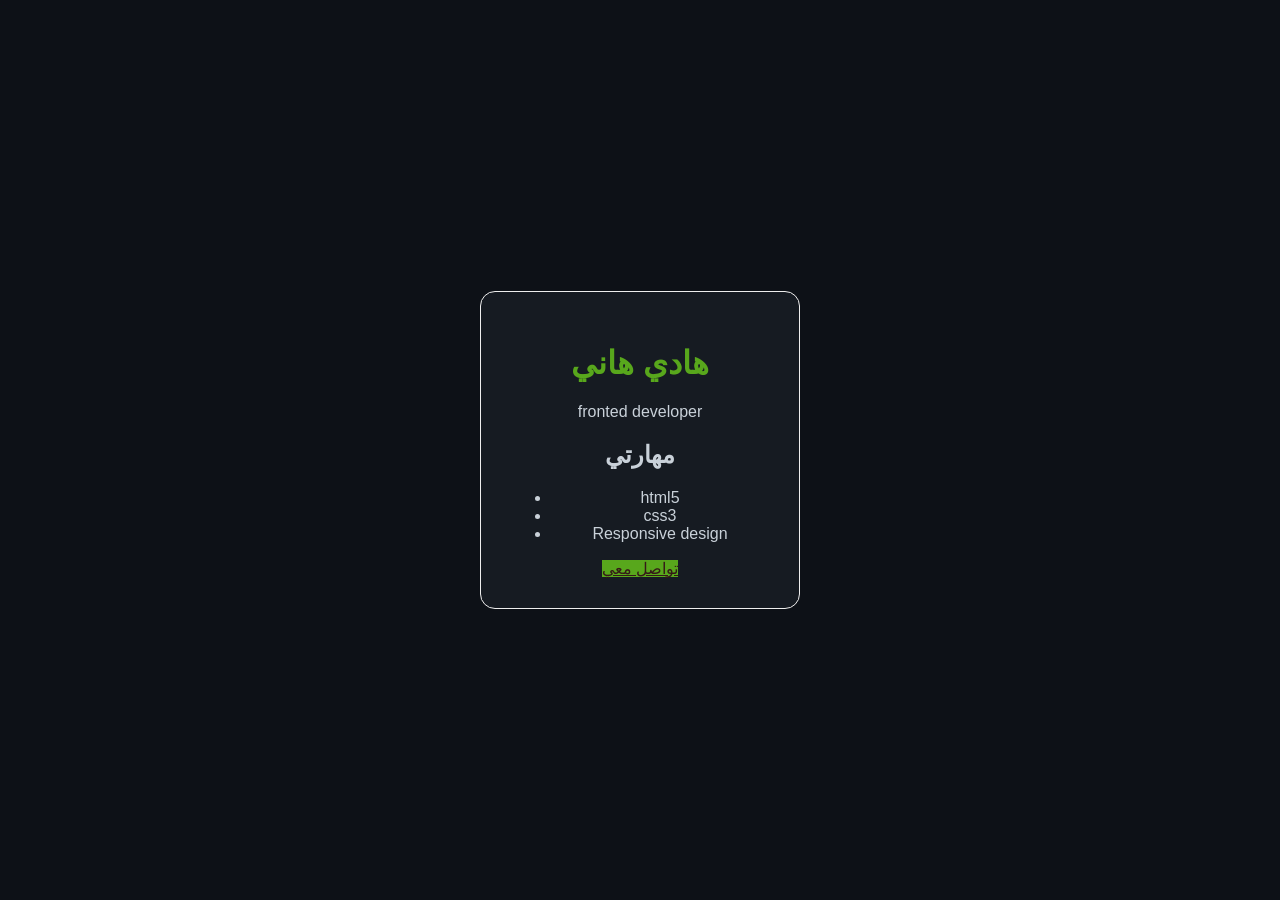
==== index.html @ 249edeee "rename file to index" ====
<!DOCTYPE html>
<html lang="en">
<head>
    <meta charset="UTF-8">
    <title>ملف تعريفي</title>
    <link rel="stylesheet" href="hady.css">
</head>
<body>
    <div class="card">
        <header>
<h1>هادي هاني </h1>
<span>fronted developer</span>
</header>
<section class="skills">
    <h2>مهارتي</h2>
    <ul>
        <li>html5</li>
        <li>css3</li>
        <li>Responsive design</li>
    </ul>
</section>
<a href="mailto:hadyhany423@gmail.com" class="btn">تواصل معي </a>
</body>
    

</html>
---- hady.css ----
*{
    box-sizing: border-box;
}
body{
    background-color: #0d1117;
    color: #c9d1d9;
    font-family: sans-serif;
    display: flex;
    justify-content: center;
    align-items: center;
    min-height: 100vh;
    margin: 0;
}
.card{
    background-color: #161b22;
    padding: 30px;
border-radius: 15px;
width: 320px;
text-align: center;
border: 1px solid #eee;
}
h1{
    color: #58a71c;
}
.rank span{
    color: #f8e71c;
    font-weight: bold;
}
a{
    background-color:#58a71c;
    color: rgb(53, 24, 24);
}
a :hover{
    background-color: red;
}
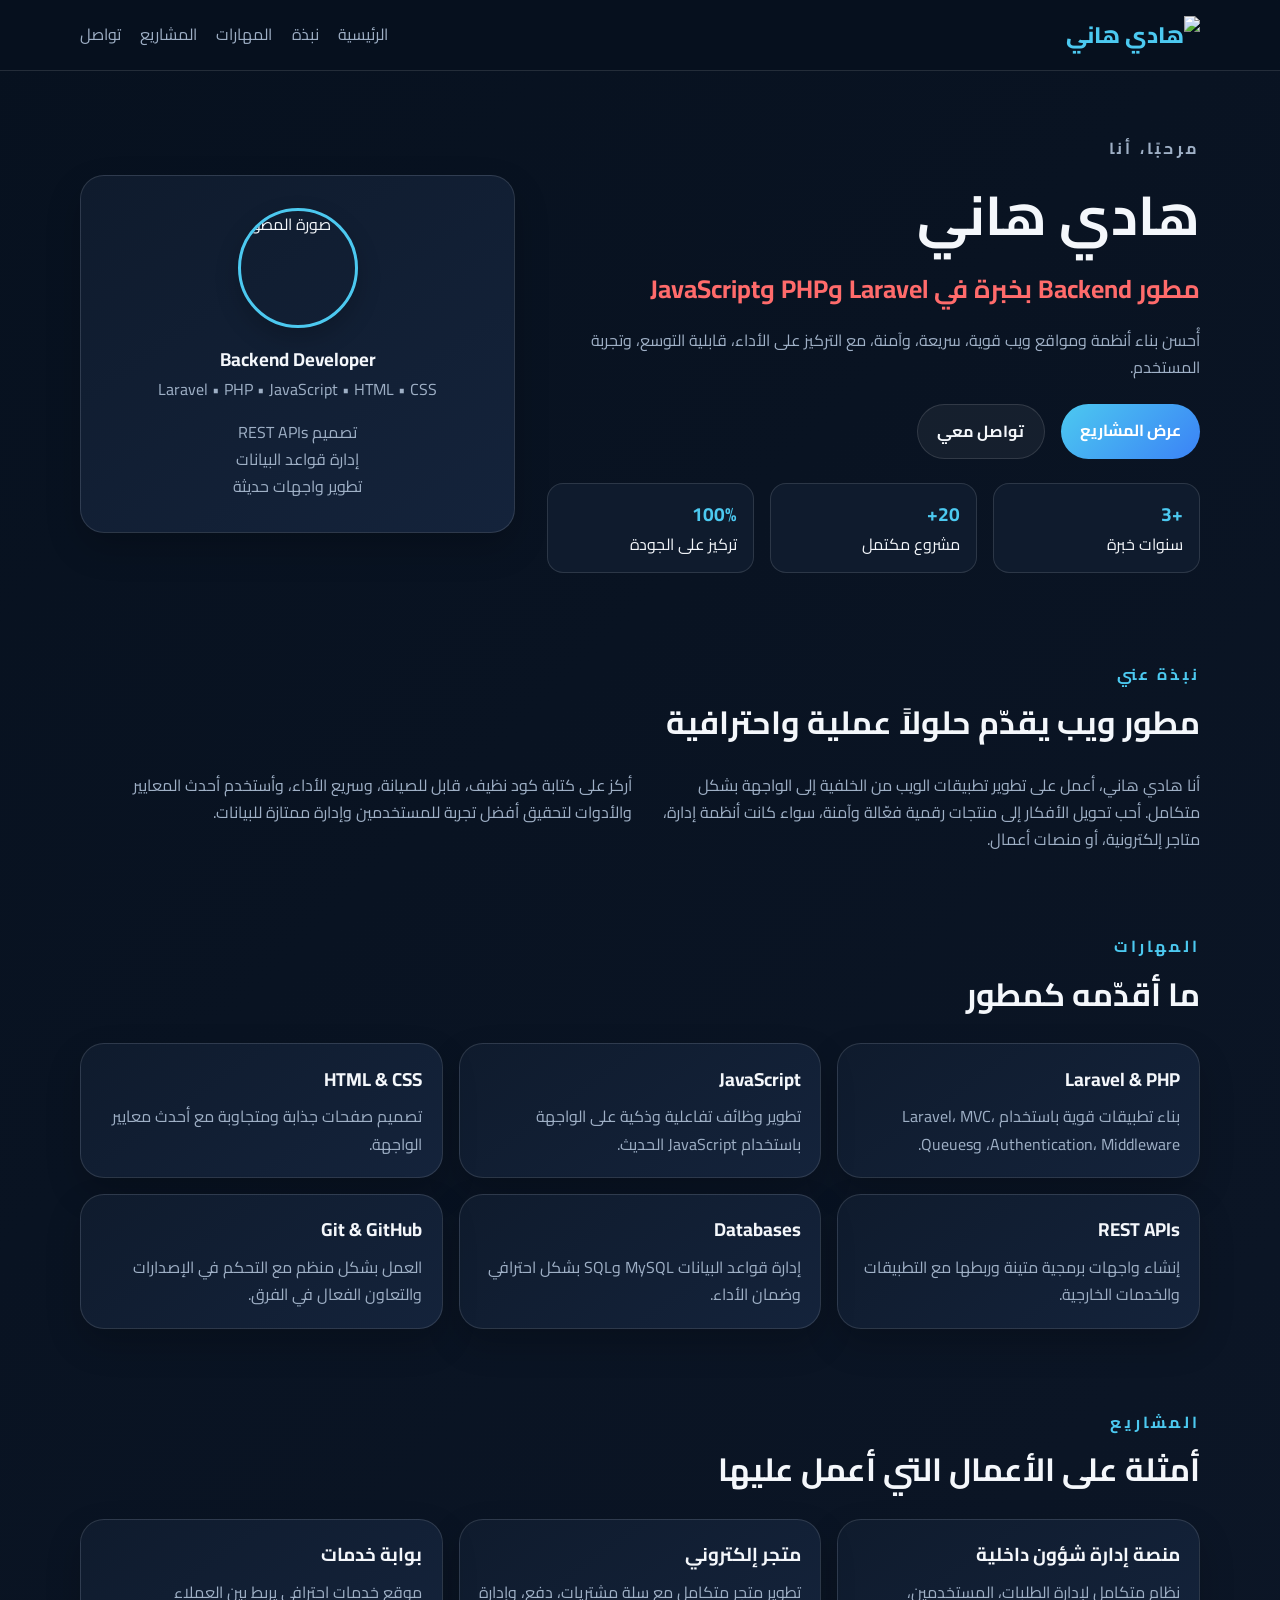
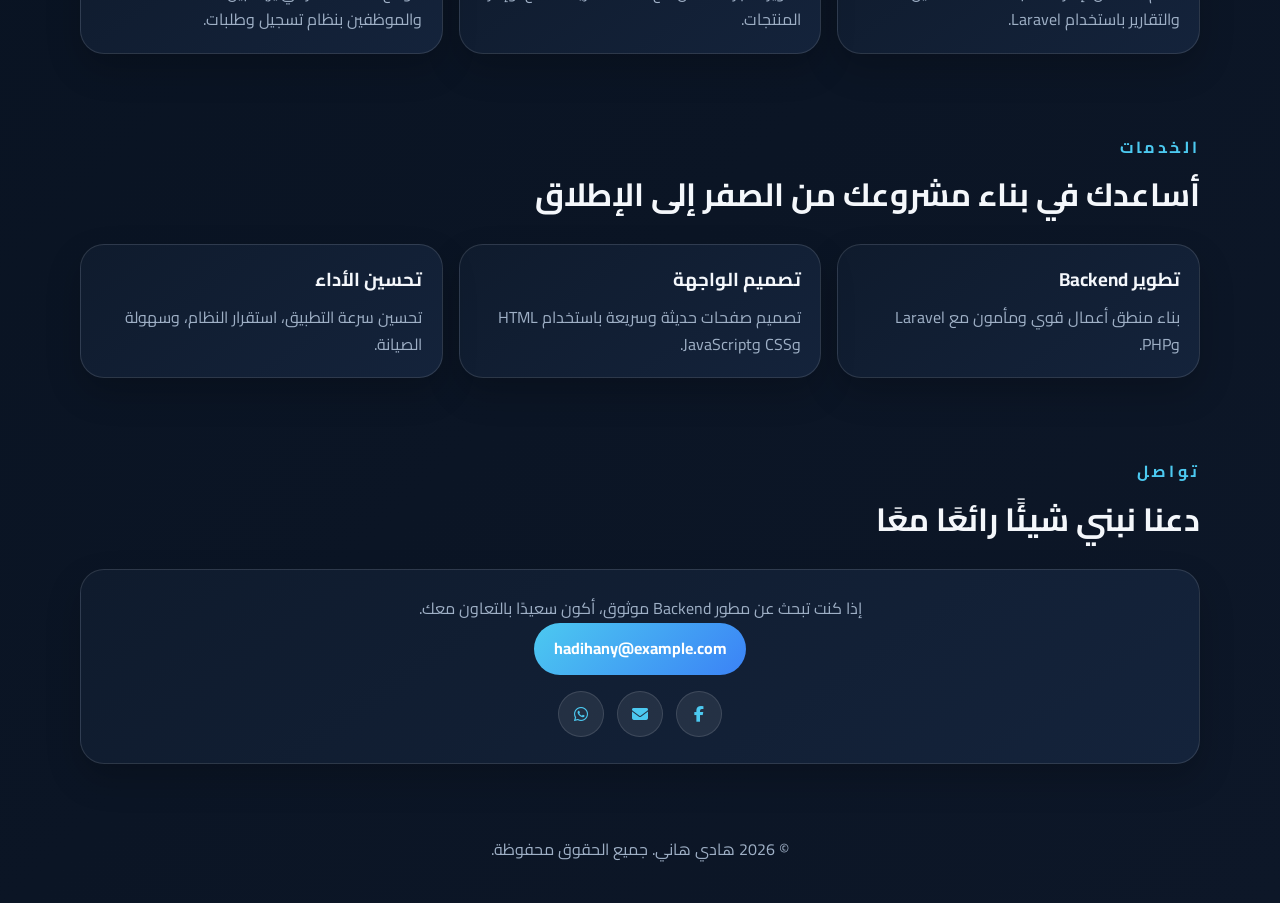
==== commit 596b48a5: "uplaod protoflio" ====
--- a/index.html
+++ b/index.html
@@ -1,26 +1,210 @@
 <!DOCTYPE html>
-<html lang="en">
-<head>
-    <meta charset="UTF-8">
-    <title>ملف تعريفي</title>
-    <link rel="stylesheet" href="hady.css">
-</head>
-<body>
-    <div class="card">
-        <header>
-<h1>هادي هاني </h1>
-<span>fronted developer</span>
-</header>
-<section class="skills">
-    <h2>مهارتي</h2>
-    <ul>
-        <li>html5</li>
-        <li>css3</li>
-        <li>Responsive design</li>
-    </ul>
-</section>
-<a href="mailto:hadyhany423@gmail.com" class="btn">تواصل معي </a>
-</body>
-    
-
-</html>+<html lang="ar" dir="rtl">
+  <head>
+    <meta charset="UTF-8" />
+    <meta name="viewport" content="width=device-width, initial-scale=1.0" />
+    <title>هادي هاني | مطور Backend</title>
+    <meta
+      name="description"
+      content="بروفايلو شخصي لهادي هاني، مطور Backend بخبرة في Laravel وPHP وJavaScript وHTML وCSS"
+    />
+    <link rel="preconnect" href="https://fonts.googleapis.com" />
+    <link rel="preconnect" href="https://fonts.gstatic.com" crossorigin />
+    <link
+      href="https://fonts.googleapis.com/css2?family=Cairo:wght@400;600;700;800&display=swap"
+      rel="stylesheet"
+    />
+    <link rel="stylesheet" href="index.css" />
+    <link
+      rel="stylesheet"
+      href="https://cdnjs.cloudflare.com/ajax/libs/font-awesome/6.5.2/css/all.min.css"
+    />
+  </head>
+  <body>
+    <header class="header">
+      <nav class="nav container">
+          <a href="#home" class="logo">
+            <img src="" alt="هادي هاني" class="logo-image" />
+          </a>
+        <button class="menu-btn" aria-label="فتح القائمة">
+          <span></span>
+          <span></span>
+          <span></span>
+        </button>
+        <ul class="nav-links">
+          <li><a href="#home">الرئيسية</a></li>
+          <li><a href="#about">نبذة</a></li>
+          <li><a href="#skills">المهارات</a></li>
+          <li><a href="#projects">المشاريع</a></li>
+          <li><a href="#contact">تواصل</a></li>
+        </ul>
+      </nav>
+    </header>
+
+    <main id="home">
+      <section class="hero container">
+        <div class="hero-text reveal">
+          <p class="eyebrow">مرحبًا، أنا</p>
+          <h1>هادي هاني</h1>
+          <h2>مطور Backend بخبرة في Laravel وPHP وJavaScript</h2>
+          <p>
+            أُحسن بناء أنظمة ومواقع ويب قوية، سريعة، وآمنة، مع التركيز على
+            الأداء، قابلية التوسع، وتجربة المستخدم.
+
+
+
+          </p>
+          <div class="hero-actions">
+            <a href="#projects" class="btn btn-primary">عرض المشاريع</a>
+            <a href="#contact" class="btn btn-secondary">تواصل معي</a>
+          </div>
+          <div class="hero-stats">
+            <div>
+              <strong>+3</strong>
+              <span>سنوات خبرة</span>
+            </div>
+            <div>
+              <strong>20+</strong>
+              <span>مشروع مكتمل</span>
+            </div>
+            <div>
+              <strong>100%</strong>
+              <span>تركيز على الجودة</span>
+            </div>
+          </div>
+        </div>
+        <div class="hero-card reveal">
+          <img class="profile-image" src="profile.jpg" alt="صورة المطوّر" />
+          <h3>Backend Developer</h3>
+          <p>Laravel • PHP • JavaScript • HTML • CSS</p>
+          <ul>
+            <li>تصميم REST APIs</li>
+            <li>إدارة قواعد البيانات</li>
+            <li>تطوير واجهات حديثة</li>
+          </ul>
+        </div>
+      </section>
+
+      <section id="about" class="section container reveal">
+        <div class="section-title">
+          <p class="eyebrow">نبذة عني</p>
+          <h2>مطور ويب يقدّم حلولاً عملية واحترافية</h2>
+        </div>
+        <div class="about-grid">
+          <p>
+            أنا هادي هاني، أعمل على تطوير تطبيقات الويب من الخلفية إلى الواجهة
+            بشكل متكامل. أحب تحويل الأفكار إلى منتجات رقمية فعّالة وآمنة، سواء
+            كانت أنظمة إدارة، متاجر إلكترونية، أو منصات أعمال.
+          </p>
+          <p>
+            أركز على كتابة كود نظيف، قابل للصيانة، وسريع الأداء، وأستخدم أحدث
+            المعايير والأدوات لتحقيق أفضل تجربة للمستخدمين وإدارة ممتازة للبيانات.
+          </p>
+        </div>
+      </section>
+
+      <section id="skills" class="section container reveal">
+        <div class="section-title">
+          <p class="eyebrow">المهارات</p>
+          <h2>ما أقدّمه كمطور</h2>
+        </div>
+        <div class="skills-grid">
+          <article class="skill-card">
+            <h3>Laravel & PHP</h3>
+            <p>بناء تطبيقات قوية باستخدام Laravel، MVC، Authentication، Middleware، وQueues.</p>
+          </article>
+          <article class="skill-card">
+            <h3>JavaScript</h3>
+            <p>تطوير وظائف تفاعلية وذكية على الواجهة باستخدام JavaScript الحديث.</p>
+          </article>
+          <article class="skill-card">
+            <h3>HTML & CSS</h3>
+            <p>تصميم صفحات جذابة ومتجاوبة مع أحدث معايير الواجهة.</p>
+          </article>
+          <article class="skill-card">
+            <h3>REST APIs</h3>
+            <p>إنشاء واجهات برمجية متينة وربطها مع التطبيقات والخدمات الخارجية.</p>
+          </article>
+          <article class="skill-card">
+            <h3>Databases</h3>
+            <p>إدارة قواعد البيانات MySQL وSQL بشكل احترافي وضمان الأداء.</p>
+          </article>
+          <article class="skill-card">
+            <h3>Git & GitHub</h3>
+            <p>العمل بشكل منظم مع التحكم في الإصدارات والتعاون الفعال في الفرق.</p>
+          </article>
+        </div>
+      </section>
+
+      <section id="projects" class="section container reveal">
+        <div class="section-title">
+          <p class="eyebrow">المشاريع</p>
+          <h2>أمثلة على الأعمال التي أعمل عليها</h2>
+        </div>
+        <div class="projects-grid">
+          <article class="project-card">
+            <h3>منصة إدارة شؤون داخلية</h3>
+            <p>نظام متكامل لإدارة الطلبات، المستخدمين، والتقارير باستخدام Laravel.</p>
+          </article>
+          <article class="project-card">
+            <h3>متجر إلكتروني</h3>
+            <p>تطوير متجر متكامل مع سلة مشتريات، دفع، وإدارة المنتجات.</p>
+          </article>
+          <article class="project-card">
+            <h3>بوابة خدمات</h3>
+            <p>موقع خدمات احترافي يربط بين العملاء والموظفين بنظام تسجيل وطلبات.</p>
+          </article>
+        </div>
+      </section>
+
+      <section class="section container reveal">
+        <div class="section-title">
+          <p class="eyebrow">الخدمات</p>
+          <h2>أساعدك في بناء مشروعك من الصفر إلى الإطلاق</h2>
+        </div>
+        <div class="services-grid">
+          <article class="service-card">
+            <h3>تطوير Backend</h3>
+            <p>بناء منطق أعمال قوي ومأمون مع Laravel وPHP.</p>
+          </article>
+          <article class="service-card">
+            <h3>تصميم الواجهة</h3>
+            <p>تصميم صفحات حديثة وسريعة باستخدام HTML وCSS وJavaScript.</p>
+          </article>
+          <article class="service-card">
+            <h3>تحسين الأداء</h3>
+            <p>تحسين سرعة التطبيق، استقرار النظام، وسهولة الصيانة.</p>
+          </article>
+        </div>
+      </section>
+
+      <section id="contact" class="section container reveal">
+        <div class="section-title">
+          <p class="eyebrow">تواصل</p>
+          <h2>دعنا نبني شيئًا رائعًا معًا</h2>
+        </div>
+        <div class="contact-box">
+          <p>إذا كنت تبحث عن مطور Backend موثوق، أكون سعيدًا بالتعاون معك.</p>
+          <a href="mailto:hadihany@example.com" class="btn btn-primary">hadihany@example.com</a>
+          <div class="social-links">
+            <a href="https://www.facebook.com/hady.hany.223148" target="_blank" rel="noopener noreferrer" aria-label="فيسبوك">
+              <i class="fab fa-facebook-f"></i>
+            </a>
+            <a href="mailto:hadyhany423@gmail.com" target="_blank" rel="noopener noreferrer" aria-label="جيميل">
+              <i class="fas fa-envelope"></i>
+            </a>
+            <a href="https://wa.me/201060119827" target="_blank" rel="noopener noreferrer" aria-label="واتساب">
+              <i class="fab fa-whatsapp"></i>
+            </a>
+          </div>
+        </div>
+      </section>
+    </main>
+
+    <footer class="footer">
+      <p>© <span id="year"></span> هادي هاني. جميع الحقوق محفوظة.</p>
+    </footer>
+
+    <script src="index.js"></script>
+  </body>
+</html>
--- a/index.css
+++ b/index.css
@@ -0,0 +1,385 @@
+:root {
+  --bg: #07111f;
+  --surface: #0f1b2d;
+  --surface-2: #14233b;
+  --text: #f4f7fb;
+  --muted: #9fb0c6;
+  --primary: #4cc9f0;
+  --accent: #ff6b6b;
+  --border: rgba(255, 255, 255, 0.12);
+}
+
+* {
+  box-sizing: border-box;
+  margin: 0;
+  padding: 0;
+}
+
+html {
+  scroll-behavior: smooth;
+}
+
+body {
+  font-family: "Cairo", sans-serif;
+  background: linear-gradient(135deg, var(--bg), #0d1728);
+  color: var(--text);
+  line-height: 1.7;
+  overflow-x: hidden;
+}
+
+img {
+  max-width: 100%;
+  display: block;
+}
+
+a {
+  color: inherit;
+  text-decoration: none;
+}
+
+.container {
+  width: min(1120px, calc(100% - 2rem));
+  margin: 0 auto;
+}
+
+.header {
+  position: sticky;
+  top: 0;
+  z-index: 1000;
+  backdrop-filter: blur(12px);
+  background: rgba(7, 17, 31, 0.8);
+  border-bottom: 1px solid var(--border);
+}
+
+.nav {
+  display: flex;
+  align-items: center;
+  justify-content: space-between;
+  padding: 1rem 0;
+}
+
+.logo {
+  font-size: 1.4rem;
+  font-weight: 800;
+  color: var(--primary);
+}
+
+.nav-links {
+  display: flex;
+  gap: 1.2rem;
+  list-style: none;
+}
+
+.nav-links a {
+  color: var(--muted);
+  transition: color 0.3s ease;
+}
+
+.nav-links a:hover {
+  color: var(--text);
+}
+
+.menu-btn {
+  display: none;
+  background: transparent;
+  border: 0;
+  cursor: pointer;
+}
+
+.menu-btn span {
+  display: block;
+  width: 24px;
+  height: 2px;
+  background: var(--text);
+  margin: 5px 0;
+}
+
+.hero {
+  display: grid;
+  grid-template-columns: 1.2fr 0.8fr;
+  gap: 2rem;
+  align-items: center;
+  padding: 4rem 0 3rem;
+}
+
+.nav {
+  position: relative;
+}
+
+.eyebrow {
+  color: var(--primary);
+  font-weight: 700;
+  margin-bottom: 0.4rem;
+  text-transform: uppercase;
+  letter-spacing: 0.2em;
+}
+
+.hero h1 {
+  font-size: clamp(2rem, 5vw, 3.4rem);
+  margin-bottom: 0.4rem;
+}
+
+.hero h2 {
+  font-size: clamp(1.2rem, 3vw, 1.6rem);
+  color: var(--accent);
+  margin-bottom: 1rem;
+}
+
+.hero p {
+  color: var(--muted);
+  max-width: 650px;
+}
+
+.hero-actions {
+  display: flex;
+  gap: 1rem;
+  margin: 1.4rem 0;
+  flex-wrap: wrap;
+}
+
+.btn {
+  display: inline-block;
+  padding: 0.8rem 1.2rem;
+  border-radius: 999px;
+  font-weight: 700;
+  transition: transform 0.3s ease, background 0.3s ease;
+}
+
+.btn:hover {
+  transform: translateY(-2px);
+}
+
+.btn-primary {
+  background: linear-gradient(135deg, var(--primary), #3b82f6);
+  color: white;
+}
+
+.btn-secondary {
+  border: 1px solid var(--border);
+  background: rgba(255, 255, 255, 0.05);
+}
+
+.hero-stats {
+  display: grid;
+  grid-template-columns: repeat(3, minmax(120px, 1fr));
+  gap: 1rem;
+  margin-top: 1.5rem;
+}
+
+.hero-stats div {
+  background: var(--surface);
+  border: 1px solid var(--border);
+  border-radius: 16px;
+  padding: 0.9rem 1rem;
+  min-width: 120px;
+}
+
+.hero-stats strong {
+  display: block;
+  font-size: 1.2rem;
+  color: var(--primary);
+}
+
+.hero-card,
+.skill-card,
+.project-card,
+.service-card,
+.contact-box {
+  background: linear-gradient(145deg, var(--surface), var(--surface-2));
+  border: 1px solid var(--border);
+  border-radius: 24px;
+  box-shadow: 0 15px 35px rgba(0, 0, 0, 0.2);
+}
+
+.hero-card {
+  padding: 2rem;
+  text-align: center;
+}
+
+.avatar {
+  width: 110px;
+  height: 110px;
+  border-radius: 50%;
+  display: grid;
+  place-items: center;
+  margin: 0 auto 1rem;
+  font-size: 2rem;
+  font-weight: 800;
+  background: linear-gradient(135deg, var(--accent), var(--primary));
+  color: white;
+}
+
+.profile-image {
+  width: 120px;
+  height: 120px;
+  border-radius: 50%;
+  object-fit: cover;
+  margin: 0 auto 1rem;
+  border: 3px solid var(--primary);
+  box-shadow: 0 10px 25px rgba(0, 0, 0, 0.2);
+}
+
+.hero-card ul {
+  list-style: none;
+  margin-top: 1rem;
+  color: var(--muted);
+}
+
+.section {
+  padding: 2.5rem 0;
+}
+
+.section-title {
+  margin-bottom: 1.4rem;
+}
+
+.section-title h2 {
+  font-size: clamp(1.4rem, 3vw, 2rem);
+}
+
+.about-grid,
+.skills-grid,
+.projects-grid,
+.services-grid {
+  display: grid;
+  gap: 1rem;
+}
+
+.about-grid {
+  grid-template-columns: repeat(2, minmax(0, 1fr));
+}
+
+.about-grid p,
+.skill-card p,
+.project-card p,
+.service-card p,
+.contact-box p {
+  color: var(--muted);
+}
+
+.skills-grid {
+  grid-template-columns: repeat(3, minmax(0, 1fr));
+}
+
+.projects-grid,
+.services-grid {
+  grid-template-columns: repeat(3, minmax(0, 1fr));
+}
+
+.skill-card,
+.project-card,
+.service-card {
+  padding: 1.2rem;
+}
+
+.skill-card h3,
+.project-card h3,
+.service-card h3 {
+  margin-bottom: 0.5rem;
+}
+
+.contact-box {
+  padding: 1.6rem;
+  text-align: center;
+}
+
+.social-links {
+  display: flex;
+  justify-content: center;
+  gap: 0.8rem;
+  margin-top: 1rem;
+}
+
+.social-links a {
+  width: 46px;
+  height: 46px;
+  display: grid;
+  place-items: center;
+  border-radius: 50%;
+  background: rgba(255, 255, 255, 0.08);
+  color: var(--primary);
+  border: 1px solid var(--border);
+  transition: transform 0.3s ease, background 0.3s ease;
+}
+
+.social-links a:hover {
+  transform: translateY(-3px);
+  background: var(--primary);
+  color: white;
+}
+
+.footer {
+  text-align: center;
+  padding: 2rem 0 2.5rem;
+  color: var(--muted);
+}
+
+.reveal {
+  opacity: 0;
+  transform: translateY(20px);
+  transition: opacity 0.7s ease, transform 0.7s ease;
+}
+
+.reveal.show {
+  opacity: 1;
+  transform: translateY(0);
+}
+
+@media (max-width: 800px) {
+  .hero,
+  .about-grid,
+  .skills-grid,
+  .projects-grid,
+  .services-grid {
+    grid-template-columns: 1fr;
+  }
+
+  .nav-links {
+    position: absolute;
+    top: 100%;
+    right: 1rem;
+    left: 1rem;
+    display: none;
+    flex-direction: column;
+    background: var(--surface);
+    border: 1px solid var(--border);
+    border-radius: 16px;
+    padding: 1rem;
+    z-index: 1001;
+  }
+
+  .nav-links.open {
+    display: flex;
+  }
+
+  .menu-btn {
+    display: block;
+  }
+
+  .hero {
+    padding-top: 2.5rem;
+  }
+}
+
+@media (max-width: 600px) {
+  .container {
+    width: min(100% - 1.2rem, 1120px);
+  }
+
+  .hero-actions {
+    flex-direction: column;
+    align-items: stretch;
+  }
+
+  .hero-stats {
+    grid-template-columns: 1fr;
+  }
+
+  .hero-card,
+  .skill-card,
+  .project-card,
+  .service-card,
+  .contact-box {
+    border-radius: 18px;
+  }
+}
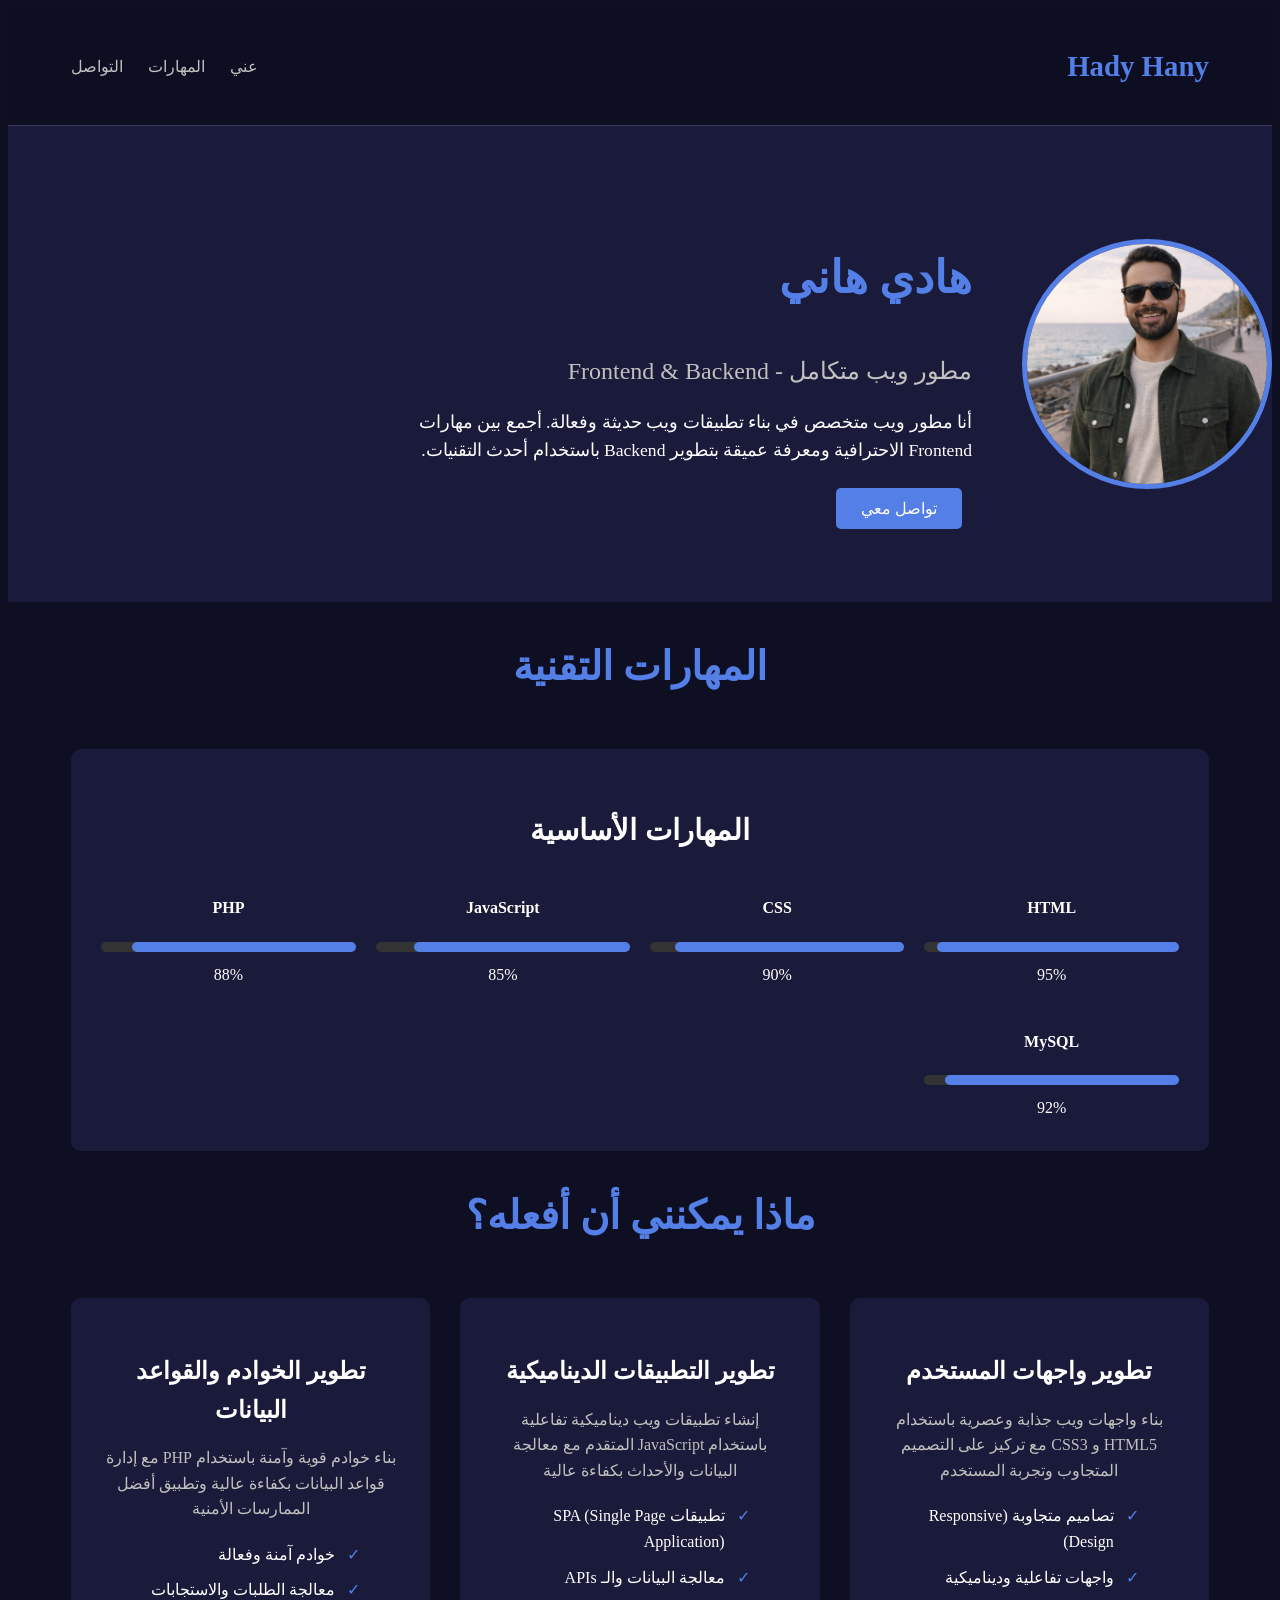
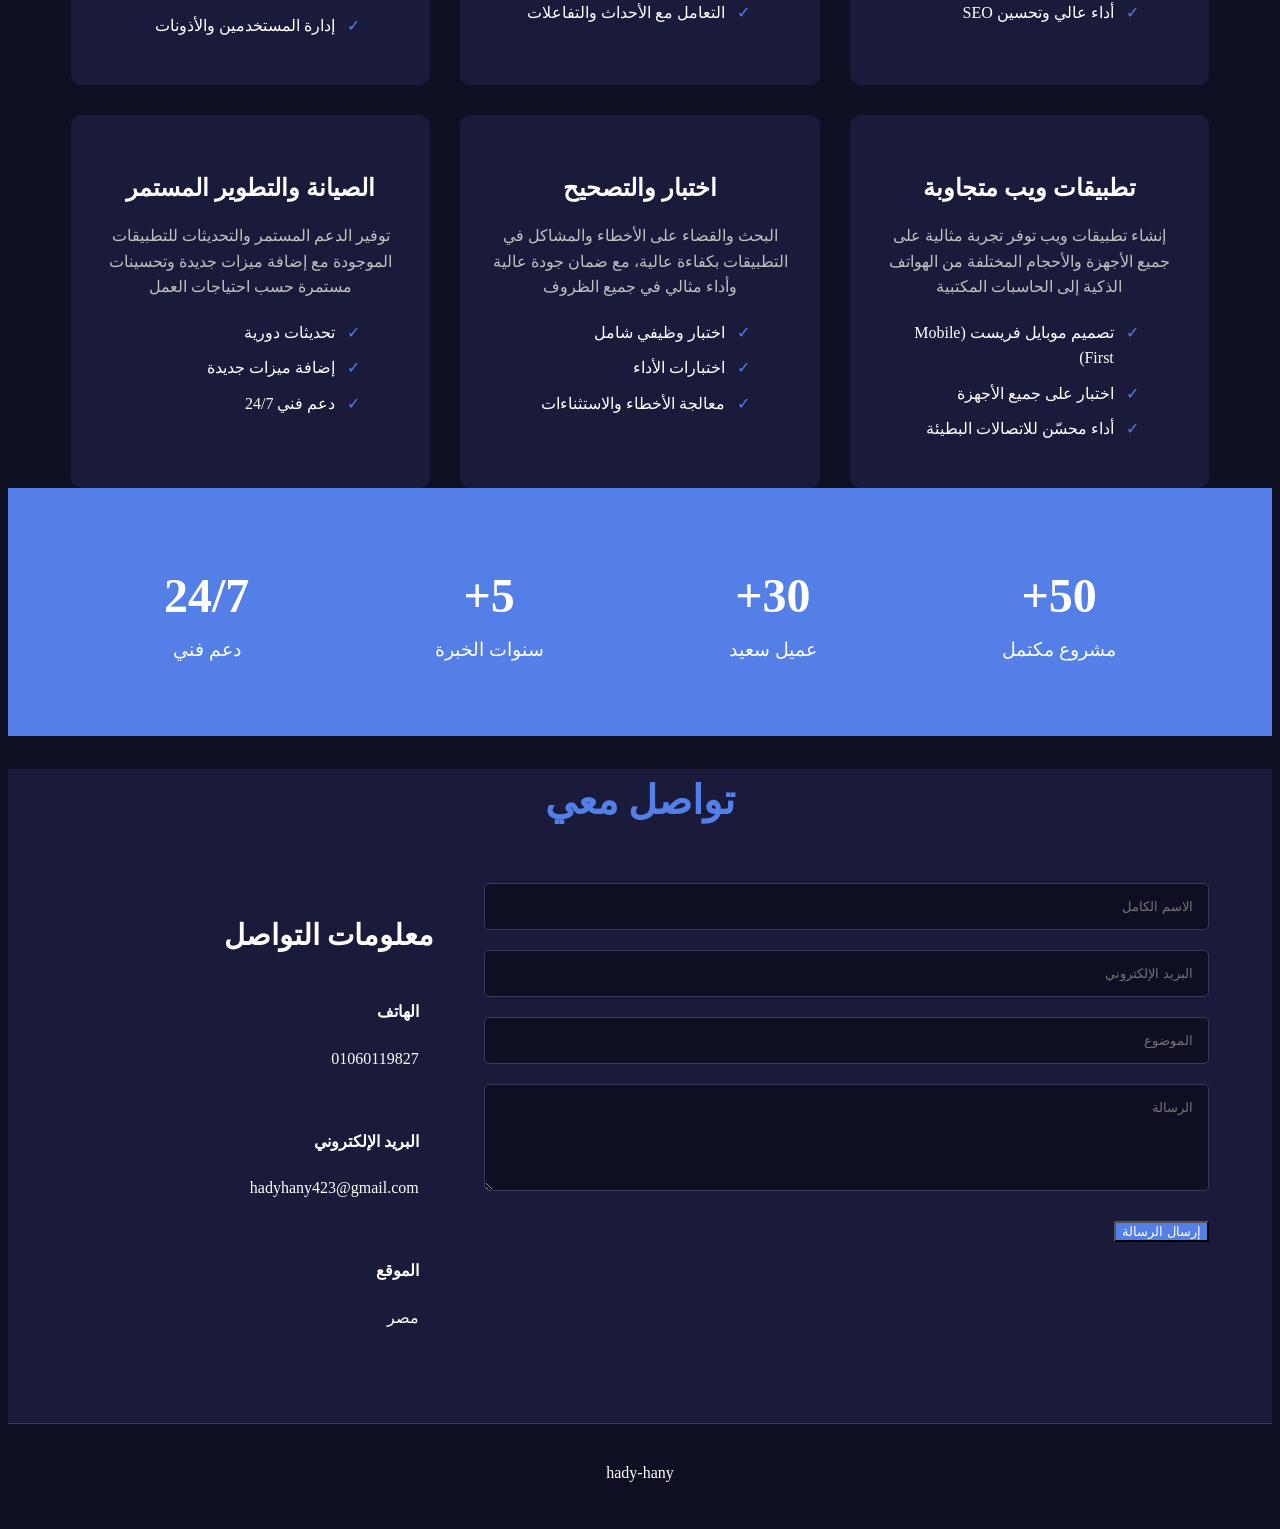
==== commit 3949fd8b: "Add files via upload" ====
--- a/index.html
+++ b/index.html
@@ -1,210 +1,303 @@
-<!DOCTYPE html>
-<html lang="ar" dir="rtl">
-  <head>
-    <meta charset="UTF-8" />
-    <meta name="viewport" content="width=device-width, initial-scale=1.0" />
-    <title>هادي هاني | مطور Backend</title>
-    <meta
-      name="description"
-      content="بروفايلو شخصي لهادي هاني، مطور Backend بخبرة في Laravel وPHP وJavaScript وHTML وCSS"
-    />
-    <link rel="preconnect" href="https://fonts.googleapis.com" />
-    <link rel="preconnect" href="https://fonts.gstatic.com" crossorigin />
-    <link
-      href="https://fonts.googleapis.com/css2?family=Cairo:wght@400;600;700;800&display=swap"
-      rel="stylesheet"
-    />
-    <link rel="stylesheet" href="index.css" />
-    <link
-      rel="stylesheet"
-      href="https://cdnjs.cloudflare.com/ajax/libs/font-awesome/6.5.2/css/all.min.css"
-    />
-  </head>
-  <body>
-    <header class="header">
-      <nav class="nav container">
-          <a href="#home" class="logo">
-            <img src="" alt="هادي هاني" class="logo-image" />
-          </a>
-        <button class="menu-btn" aria-label="فتح القائمة">
-          <span></span>
-          <span></span>
-          <span></span>
-        </button>
-        <ul class="nav-links">
-          <li><a href="#home">الرئيسية</a></li>
-          <li><a href="#about">نبذة</a></li>
-          <li><a href="#skills">المهارات</a></li>
-          <li><a href="#projects">المشاريع</a></li>
-          <li><a href="#contact">تواصل</a></li>
-        </ul>
-      </nav>
-    </header>
-
-    <main id="home">
-      <section class="hero container">
-        <div class="hero-text reveal">
-          <p class="eyebrow">مرحبًا، أنا</p>
-          <h1>هادي هاني</h1>
-          <h2>مطور Backend بخبرة في Laravel وPHP وJavaScript</h2>
-          <p>
-            أُحسن بناء أنظمة ومواقع ويب قوية، سريعة، وآمنة، مع التركيز على
-            الأداء، قابلية التوسع، وتجربة المستخدم.
-
-
-
-          </p>
-          <div class="hero-actions">
-            <a href="#projects" class="btn btn-primary">عرض المشاريع</a>
-            <a href="#contact" class="btn btn-secondary">تواصل معي</a>
-          </div>
-          <div class="hero-stats">
-            <div>
-              <strong>+3</strong>
-              <span>سنوات خبرة</span>
-            </div>
-            <div>
-              <strong>20+</strong>
-              <span>مشروع مكتمل</span>
-            </div>
-            <div>
-              <strong>100%</strong>
-              <span>تركيز على الجودة</span>
-            </div>
-          </div>
-        </div>
-        <div class="hero-card reveal">
-          <img class="profile-image" src="profile.jpg" alt="صورة المطوّر" />
-          <h3>Backend Developer</h3>
-          <p>Laravel • PHP • JavaScript • HTML • CSS</p>
-          <ul>
-            <li>تصميم REST APIs</li>
-            <li>إدارة قواعد البيانات</li>
-            <li>تطوير واجهات حديثة</li>
-          </ul>
-        </div>
-      </section>
-
-      <section id="about" class="section container reveal">
-        <div class="section-title">
-          <p class="eyebrow">نبذة عني</p>
-          <h2>مطور ويب يقدّم حلولاً عملية واحترافية</h2>
-        </div>
-        <div class="about-grid">
-          <p>
-            أنا هادي هاني، أعمل على تطوير تطبيقات الويب من الخلفية إلى الواجهة
-            بشكل متكامل. أحب تحويل الأفكار إلى منتجات رقمية فعّالة وآمنة، سواء
-            كانت أنظمة إدارة، متاجر إلكترونية، أو منصات أعمال.
-          </p>
-          <p>
-            أركز على كتابة كود نظيف، قابل للصيانة، وسريع الأداء، وأستخدم أحدث
-            المعايير والأدوات لتحقيق أفضل تجربة للمستخدمين وإدارة ممتازة للبيانات.
-          </p>
-        </div>
-      </section>
-
-      <section id="skills" class="section container reveal">
-        <div class="section-title">
-          <p class="eyebrow">المهارات</p>
-          <h2>ما أقدّمه كمطور</h2>
-        </div>
-        <div class="skills-grid">
-          <article class="skill-card">
-            <h3>Laravel & PHP</h3>
-            <p>بناء تطبيقات قوية باستخدام Laravel، MVC، Authentication، Middleware، وQueues.</p>
-          </article>
-          <article class="skill-card">
-            <h3>JavaScript</h3>
-            <p>تطوير وظائف تفاعلية وذكية على الواجهة باستخدام JavaScript الحديث.</p>
-          </article>
-          <article class="skill-card">
-            <h3>HTML & CSS</h3>
-            <p>تصميم صفحات جذابة ومتجاوبة مع أحدث معايير الواجهة.</p>
-          </article>
-          <article class="skill-card">
-            <h3>REST APIs</h3>
-            <p>إنشاء واجهات برمجية متينة وربطها مع التطبيقات والخدمات الخارجية.</p>
-          </article>
-          <article class="skill-card">
-            <h3>Databases</h3>
-            <p>إدارة قواعد البيانات MySQL وSQL بشكل احترافي وضمان الأداء.</p>
-          </article>
-          <article class="skill-card">
-            <h3>Git & GitHub</h3>
-            <p>العمل بشكل منظم مع التحكم في الإصدارات والتعاون الفعال في الفرق.</p>
-          </article>
-        </div>
-      </section>
-
-      <section id="projects" class="section container reveal">
-        <div class="section-title">
-          <p class="eyebrow">المشاريع</p>
-          <h2>أمثلة على الأعمال التي أعمل عليها</h2>
-        </div>
-        <div class="projects-grid">
-          <article class="project-card">
-            <h3>منصة إدارة شؤون داخلية</h3>
-            <p>نظام متكامل لإدارة الطلبات، المستخدمين، والتقارير باستخدام Laravel.</p>
-          </article>
-          <article class="project-card">
-            <h3>متجر إلكتروني</h3>
-            <p>تطوير متجر متكامل مع سلة مشتريات، دفع، وإدارة المنتجات.</p>
-          </article>
-          <article class="project-card">
-            <h3>بوابة خدمات</h3>
-            <p>موقع خدمات احترافي يربط بين العملاء والموظفين بنظام تسجيل وطلبات.</p>
-          </article>
-        </div>
-      </section>
-
-      <section class="section container reveal">
-        <div class="section-title">
-          <p class="eyebrow">الخدمات</p>
-          <h2>أساعدك في بناء مشروعك من الصفر إلى الإطلاق</h2>
-        </div>
-        <div class="services-grid">
-          <article class="service-card">
-            <h3>تطوير Backend</h3>
-            <p>بناء منطق أعمال قوي ومأمون مع Laravel وPHP.</p>
-          </article>
-          <article class="service-card">
-            <h3>تصميم الواجهة</h3>
-            <p>تصميم صفحات حديثة وسريعة باستخدام HTML وCSS وJavaScript.</p>
-          </article>
-          <article class="service-card">
-            <h3>تحسين الأداء</h3>
-            <p>تحسين سرعة التطبيق، استقرار النظام، وسهولة الصيانة.</p>
-          </article>
-        </div>
-      </section>
-
-      <section id="contact" class="section container reveal">
-        <div class="section-title">
-          <p class="eyebrow">تواصل</p>
-          <h2>دعنا نبني شيئًا رائعًا معًا</h2>
-        </div>
-        <div class="contact-box">
-          <p>إذا كنت تبحث عن مطور Backend موثوق، أكون سعيدًا بالتعاون معك.</p>
-          <a href="mailto:hadihany@example.com" class="btn btn-primary">hadihany@example.com</a>
-          <div class="social-links">
-            <a href="https://www.facebook.com/hady.hany.223148" target="_blank" rel="noopener noreferrer" aria-label="فيسبوك">
-              <i class="fab fa-facebook-f"></i>
-            </a>
-            <a href="mailto:hadyhany423@gmail.com" target="_blank" rel="noopener noreferrer" aria-label="جيميل">
-              <i class="fas fa-envelope"></i>
-            </a>
-            <a href="https://wa.me/201060119827" target="_blank" rel="noopener noreferrer" aria-label="واتساب">
-              <i class="fab fa-whatsapp"></i>
-            </a>
-          </div>
-        </div>
-      </section>
-    </main>
-
-    <footer class="footer">
-      <p>© <span id="year"></span> هادي هاني. جميع الحقوق محفوظة.</p>
-    </footer>
-
-    <script src="index.js"></script>
-  </body>
-</html>
+<!doctype html>
+<html lang="ar" dir="rtl">
+  <head>
+    <meta charset="UTF-8" />
+    <meta name="viewport" content="width=device-width, initial-scale=1.0" />
+    <title>بروتفليو - هادي هاني | مطور ويب</title>
+    <link rel="stylesheet" href="index.css" />
+  </head>
+  <body>
+    <header class="header">
+      <div class="container">
+        <div class="brand">
+          <h1>Hady Hany</h1>
+        </div>
+        <nav class="navigation">
+          <li><a href="#about" class="nav-item">عني</a></li>
+          <li><a href="#skills" class="nav-item">المهارات</a></li>
+          <li><a href="#contact" class="nav-item">التواصل</a></li>
+        </nav>
+        <button class="mobile-toggle">
+          <span></span>
+          <span></span>
+          <span></span>
+        </button>
+      </div>
+    </header>
+    <section id="about" class="section">
+      <div class="container-wrapper">
+        <div class="profile-wrapper">
+          <img
+            src="WhatsApp Image 2026-07-08 at 7.02.25 PM.jpeg"
+            alt="هادي هاني"
+            class="profile-image"/>
+          <div class="profile-details">
+            <h1 class="name">هادي هاني</h1>
+            <p class="title">مطور ويب متكامل - Frontend & Backend</p>
+            <p class="description">
+              أنا مطور ويب متخصص في بناء تطبيقات ويب حديثة وفعالة. أجمع بين
+              مهارات Frontend الاحترافية ومعرفة عميقة بتطوير Backend باستخدام
+              أحدث التقنيات.
+            </p>
+            <div class="action-buttons">
+              <a href="#contact" class="btn btn-primary">تواصل معي</a>
+            </div>
+          </div>
+        </div>
+      </div>
+    </section>
+    <section id="skills" class="expertise-section">
+      <div class="container">
+        <h2 class="section-title">المهارات التقنية</h2>
+        <div class="skills-container">
+          <div class="skills-card">
+            <h3>المهارات الأساسية</h3>
+            <div class="skills-list">
+              <div class="proficiency-item">
+                <div class="skill-icon">
+                  <i class="fab fa-html5"></i>
+                </div>
+                <h4>HTML</h4>
+                <div class="skill-bar">
+                  <div class="skill-progress" style="width: 95%"></div>
+                </div>
+                <span class="skill-level">95%</span>
+              </div>
+              <div class="proficiency-item">
+                <div class="skill-icon">
+                  <i class="fab fa-css3-alt"></i>
+                </div>
+                <h4>CSS</h4>
+                <div class="skill-bar">
+                  <div class="skill-progress" style="width: 90%"></div>
+                </div>
+                <span class="skill-level">90%</span>
+              </div>
+              <div class="proficiency-item">
+                <div class="skill-icon">
+                  <i class="fab fa-js-square"></i>
+                </div>
+                <h4>JavaScript</h4>
+                <div class="skill-bar">
+                  <div class="skill-progress" style="width: 85%"></div>
+                </div>
+                <span class="skill-level">85%</span>
+              </div>
+              <div class="proficiency-item">
+                <div class="skill-icon">
+                  <i class="fab fa-php"></i>
+                </div>
+                <h4>PHP</h4>
+                <div class="skill-bar">
+                  <div class="skill-progress" style="width: 88%"></div>
+                </div>
+                <span class="skill-level">88%</span>
+              </div>
+              <div class="proficiency-item">
+                <div class="skill-icon">
+                  <i class="database"></i>
+                </div>
+                <h4>MySQL</h4>
+                <div class="skill-bar">
+                  <div class="skill-progress" style="width: 92%"></div>
+                </div>
+                <span class="skill-level">92%</span>
+              </div>
+            </div>
+          </div>
+        </div>
+      </div>
+    </section>
+    <section id="services" class="services-section">
+      <div class="container">
+        <h2 class="section-title">ماذا يمكنني أن أفعله؟</h2>
+        <div class="services-grid">
+          <div class="service-card">
+            <div class="service-icon">
+              <i class="laptop-code"></i>
+            </div>
+            <h3>تطوير واجهات المستخدم</h3>
+            <p>
+              بناء واجهات ويب جذابة وعصرية باستخدام HTML5 و CSS3 مع تركيز على
+              التصميم المتجاوب وتجربة المستخدم
+            </p>
+            <ul class="features-list">
+              <li>تصاميم متجاوبة (Responsive Design)</li>
+              <li>واجهات تفاعلية وديناميكية</li>
+              <li>أداء عالي وتحسين SEO</li>
+            </ul>
+          </div>
+
+          <div class="service-card">
+            <div class="service-icon">
+              <i class="cogs"></i>
+            </div>
+            <h3>تطوير التطبيقات الديناميكية</h3>
+            <p>
+              إنشاء تطبيقات ويب ديناميكية تفاعلية باستخدام JavaScript المتقدم مع
+              معالجة البيانات والأحداث بكفاءة عالية
+            </p>
+            <ul class="features-list">
+              <li>تطبيقات SPA (Single Page Application)</li>
+              <li>معالجة البيانات والـ APIs</li>
+              <li>التعامل مع الأحداث والتفاعلات</li>
+            </ul>
+          </div>
+
+          <div class="service-card">
+            <div class="service-icon">
+              <i class="fas fa-database"></i>
+            </div>
+            <h3>تطوير الخوادم والقواعد البيانات</h3>
+            <p>
+              بناء خوادم قوية وآمنة باستخدام PHP مع إدارة قواعد البيانات بكفاءة
+              عالية وتطبيق أفضل الممارسات الأمنية
+            </p>
+            <ul class="features-list">
+              <li>خوادم آمنة وفعالة</li>
+              <li>معالجة الطلبات والاستجابات</li>
+              <li>إدارة المستخدمين والأذونات</li>
+            </ul>
+          </div>
+
+          <div class="service-card">
+            <div class="service-icon">
+              <i class="fas fa-mobile-alt"></i>
+            </div>
+            <h3>تطبيقات ويب متجاوبة</h3>
+            <p>
+              إنشاء تطبيقات ويب توفر تجربة مثالية على جميع الأجهزة والأحجام
+              المختلفة من الهواتف الذكية إلى الحاسبات المكتبية
+            </p>
+            <ul class="features-list">
+              <li>تصميم موبايل فريست (Mobile First)</li>
+              <li>اختبار على جميع الأجهزة</li>
+              <li>أداء محسّن للاتصالات البطيئة</li>
+            </ul>
+          </div>
+
+          <div class="service-card">
+            <div class="service-icon">
+              <i class="fas-bug"></i>
+            </div>
+            <h3>اختبار والتصحيح</h3>
+            <p>
+              البحث والقضاء على الأخطاء والمشاكل في التطبيقات بكفاءة عالية، مع
+              ضمان جودة عالية وأداء مثالي في جميع الظروف
+            </p>
+            <ul class="features-list">
+              <li>اختبار وظيفي شامل</li>
+              <li>اختبارات الأداء</li>
+              <li>معالجة الأخطاء والاستثناءات</li>
+            </ul>
+          </div>
+
+          <div class="service-card">
+            <div class="service-icon">
+              <i class="fa-sync"></i>
+            </div>
+            <h3>الصيانة والتطوير المستمر</h3>
+            <p>
+              توفير الدعم المستمر والتحديثات للتطبيقات الموجودة مع إضافة ميزات
+              جديدة وتحسينات مستمرة حسب احتياجات العمل
+            </p>
+            <ul class="features-list">
+              <li>تحديثات دورية</li>
+              <li>إضافة ميزات جديدة</li>
+              <li>دعم فني 24/7</li>
+            </ul>
+          </div>
+        </div>
+      </div>
+    </section>
+    <section class="stats">
+      <div class="container">
+        <div class="stat-item">
+          <div class="stat-number">50+</div>
+          <div class="stat-label">مشروع مكتمل</div>
+        </div>
+        <div class="stat-item">
+          <div class="stat-number">30+</div>
+          <div class="stat-label">عميل سعيد</div>
+        </div>
+        <div class="stat-item">
+          <div class="stat-number">5+</div>
+          <div class="stat-label">سنوات الخبرة</div>
+        </div>
+        <div class="stat-item">
+          <div class="stat-number">24/7</div>
+          <div class="stat-label">دعم فني</div>
+        </div>
+      </div>
+    </section>
+    <section id="contact" class="contact-section">
+      <div class="container">
+        <h2 class="section-title">تواصل معي</h2>
+        <div class="contact-wrapper">
+          <form class="contact-form-group" onsubmit="handleSubmit(event)">
+            <div class="form-group">
+              <input type="text" placeholder="الاسم الكامل" required />
+            </div>
+            <div class="form-group">
+              <input type="email" placeholder="البريد الإلكتروني" required />
+            </div>
+            <div class="form-group">
+              <input type="text" placeholder="الموضوع" />
+            </div>
+            <div class="form-group">
+              <textarea placeholder="الرسالة" rows="5" required></textarea>
+            </div>
+            <button type="submit" class="btn btn-primary">إرسال الرسالة</button>
+          </form>
+          <div class="contact-details">
+            <h3>معلومات التواصل</h3>
+            <div class="info-item">
+              <i class="fas fa-phone"></i>
+              <div>
+                <h4>الهاتف</h4>
+                <p>01060119827</p>
+              </div>
+            </div>
+            <div class="info-item">
+              <i class="fas fa-envelope"></i>
+              <div>
+                <h4>البريد الإلكتروني</h4>
+                <p>hadyhany423@gmail.com</p>
+              </div>
+            </div>
+            <div class="info-item">
+              <i class="map-marker"></i>
+              <div>
+                <h4>الموقع</h4>
+                <p>مصر</p>
+              </div>
+            </div>
+            <div class="social-networks">
+              <a
+                href="https://www.facebook.com/share/1CtPry8h2f/"
+                target="_blank"
+                class="social-item"
+              >
+                <i class="facebook"></i>
+              </a>
+              <a
+                href="https://wa.me/201060119827"
+                target="_blank"
+                class="social-item"
+              >
+                <i class="whatsapp"></i>
+              </a>
+            </div>
+          </div>
+        </div>
+      </div>
+    </section>
+    <footer class="footer-section">
+      <div class="container">
+        <p>hady-hany</p>
+      </div>
+    </footer>
+
+    <script src="script.js"></script>
+  </body>
+</html>
--- a/index.css
+++ b/index.css
@@ -1,385 +1,401 @@
-:root {
-  --bg: #07111f;
-  --surface: #0f1b2d;
-  --surface-2: #14233b;
-  --text: #f4f7fb;
-  --muted: #9fb0c6;
-  --primary: #4cc9f0;
-  --accent: #ff6b6b;
-  --border: rgba(255, 255, 255, 0.12);
-}
-
-* {
-  box-sizing: border-box;
-  margin: 0;
-  padding: 0;
-}
-
-html {
-  scroll-behavior: smooth;
-}
-
-body {
-  font-family: "Cairo", sans-serif;
-  background: linear-gradient(135deg, var(--bg), #0d1728);
-  color: var(--text);
-  line-height: 1.7;
-  overflow-x: hidden;
-}
-
-img {
-  max-width: 100%;
-  display: block;
-}
-
-a {
-  color: inherit;
-  text-decoration: none;
-}
-
-.container {
-  width: min(1120px, calc(100% - 2rem));
-  margin: 0 auto;
-}
-
-.header {
-  position: sticky;
-  top: 0;
-  z-index: 1000;
-  backdrop-filter: blur(12px);
-  background: rgba(7, 17, 31, 0.8);
-  border-bottom: 1px solid var(--border);
-}
-
-.nav {
-  display: flex;
-  align-items: center;
-  justify-content: space-between;
-  padding: 1rem 0;
-}
-
-.logo {
-  font-size: 1.4rem;
-  font-weight: 800;
-  color: var(--primary);
-}
-
-.nav-links {
-  display: flex;
-  gap: 1.2rem;
-  list-style: none;
-}
-
-.nav-links a {
-  color: var(--muted);
-  transition: color 0.3s ease;
-}
-
-.nav-links a:hover {
-  color: var(--text);
-}
-
-.menu-btn {
-  display: none;
-  background: transparent;
-  border: 0;
-  cursor: pointer;
-}
-
-.menu-btn span {
-  display: block;
-  width: 24px;
-  height: 2px;
-  background: var(--text);
-  margin: 5px 0;
-}
-
-.hero {
-  display: grid;
-  grid-template-columns: 1.2fr 0.8fr;
-  gap: 2rem;
-  align-items: center;
-  padding: 4rem 0 3rem;
-}
-
-.nav {
-  position: relative;
-}
-
-.eyebrow {
-  color: var(--primary);
-  font-weight: 700;
-  margin-bottom: 0.4rem;
-  text-transform: uppercase;
-  letter-spacing: 0.2em;
-}
-
-.hero h1 {
-  font-size: clamp(2rem, 5vw, 3.4rem);
-  margin-bottom: 0.4rem;
-}
-
-.hero h2 {
-  font-size: clamp(1.2rem, 3vw, 1.6rem);
-  color: var(--accent);
-  margin-bottom: 1rem;
-}
-
-.hero p {
-  color: var(--muted);
-  max-width: 650px;
-}
-
-.hero-actions {
-  display: flex;
-  gap: 1rem;
-  margin: 1.4rem 0;
-  flex-wrap: wrap;
-}
-
-.btn {
-  display: inline-block;
-  padding: 0.8rem 1.2rem;
-  border-radius: 999px;
-  font-weight: 700;
-  transition: transform 0.3s ease, background 0.3s ease;
-}
-
-.btn:hover {
-  transform: translateY(-2px);
-}
-
-.btn-primary {
-  background: linear-gradient(135deg, var(--primary), #3b82f6);
-  color: white;
-}
-
-.btn-secondary {
-  border: 1px solid var(--border);
-  background: rgba(255, 255, 255, 0.05);
-}
-
-.hero-stats {
-  display: grid;
-  grid-template-columns: repeat(3, minmax(120px, 1fr));
-  gap: 1rem;
-  margin-top: 1.5rem;
-}
-
-.hero-stats div {
-  background: var(--surface);
-  border: 1px solid var(--border);
-  border-radius: 16px;
-  padding: 0.9rem 1rem;
-  min-width: 120px;
-}
-
-.hero-stats strong {
-  display: block;
-  font-size: 1.2rem;
-  color: var(--primary);
-}
-
-.hero-card,
-.skill-card,
-.project-card,
-.service-card,
-.contact-box {
-  background: linear-gradient(145deg, var(--surface), var(--surface-2));
-  border: 1px solid var(--border);
-  border-radius: 24px;
-  box-shadow: 0 15px 35px rgba(0, 0, 0, 0.2);
-}
-
-.hero-card {
-  padding: 2rem;
-  text-align: center;
-}
-
-.avatar {
-  width: 110px;
-  height: 110px;
-  border-radius: 50%;
-  display: grid;
-  place-items: center;
-  margin: 0 auto 1rem;
-  font-size: 2rem;
-  font-weight: 800;
-  background: linear-gradient(135deg, var(--accent), var(--primary));
-  color: white;
-}
-
-.profile-image {
-  width: 120px;
-  height: 120px;
-  border-radius: 50%;
-  object-fit: cover;
-  margin: 0 auto 1rem;
-  border: 3px solid var(--primary);
-  box-shadow: 0 10px 25px rgba(0, 0, 0, 0.2);
-}
-
-.hero-card ul {
-  list-style: none;
-  margin-top: 1rem;
-  color: var(--muted);
-}
-
-.section {
-  padding: 2.5rem 0;
-}
-
-.section-title {
-  margin-bottom: 1.4rem;
-}
-
-.section-title h2 {
-  font-size: clamp(1.4rem, 3vw, 2rem);
-}
-
-.about-grid,
-.skills-grid,
-.projects-grid,
-.services-grid {
-  display: grid;
-  gap: 1rem;
-}
-
-.about-grid {
-  grid-template-columns: repeat(2, minmax(0, 1fr));
-}
-
-.about-grid p,
-.skill-card p,
-.project-card p,
-.service-card p,
-.contact-box p {
-  color: var(--muted);
-}
-
-.skills-grid {
-  grid-template-columns: repeat(3, minmax(0, 1fr));
-}
-
-.projects-grid,
-.services-grid {
-  grid-template-columns: repeat(3, minmax(0, 1fr));
-}
-
-.skill-card,
-.project-card,
-.service-card {
-  padding: 1.2rem;
-}
-
-.skill-card h3,
-.project-card h3,
-.service-card h3 {
-  margin-bottom: 0.5rem;
-}
-
-.contact-box {
-  padding: 1.6rem;
-  text-align: center;
-}
-
-.social-links {
-  display: flex;
-  justify-content: center;
-  gap: 0.8rem;
-  margin-top: 1rem;
-}
-
-.social-links a {
-  width: 46px;
-  height: 46px;
-  display: grid;
-  place-items: center;
-  border-radius: 50%;
-  background: rgba(255, 255, 255, 0.08);
-  color: var(--primary);
-  border: 1px solid var(--border);
-  transition: transform 0.3s ease, background 0.3s ease;
-}
-
-.social-links a:hover {
-  transform: translateY(-3px);
-  background: var(--primary);
-  color: white;
-}
-
-.footer {
-  text-align: center;
-  padding: 2rem 0 2.5rem;
-  color: var(--muted);
-}
-
-.reveal {
-  opacity: 0;
-  transform: translateY(20px);
-  transition: opacity 0.7s ease, transform 0.7s ease;
-}
-
-.reveal.show {
-  opacity: 1;
-  transform: translateY(0);
-}
-
-@media (max-width: 800px) {
-  .hero,
-  .about-grid,
-  .skills-grid,
-  .projects-grid,
-  .services-grid {
-    grid-template-columns: 1fr;
-  }
-
-  .nav-links {
-    position: absolute;
-    top: 100%;
-    right: 1rem;
-    left: 1rem;
-    display: none;
-    flex-direction: column;
-    background: var(--surface);
-    border: 1px solid var(--border);
-    border-radius: 16px;
-    padding: 1rem;
-    z-index: 1001;
-  }
-
-  .nav-links.open {
-    display: flex;
-  }
-
-  .menu-btn {
-    display: block;
-  }
-
-  .hero {
-    padding-top: 2.5rem;
-  }
-}
-
-@media (max-width: 600px) {
-  .container {
-    width: min(100% - 1.2rem, 1120px);
-  }
-
-  .hero-actions {
-    flex-direction: column;
-    align-items: stretch;
-  }
-
-  .hero-stats {
-    grid-template-columns: 1fr;
-  }
-
-  .hero-card,
-  .skill-card,
-  .project-card,
-  .service-card,
-  .contact-box {
-    border-radius: 18px;
-  }
-}
+
+:root {
+  --primary-color: #537fe7;
+  --secondary-color: #e94560;
+  --background-dark: #0f0f24;
+  --background-light: #1a1a3a;
+  --text-primary: #ffffff;
+  --text-secondary: #c0c0c0;
+  --border-color: #3a3a5a;
+}
+
+* {
+  box-sizing: border-box;
+}
+
+html {
+  scroll-behavior: smooth;
+}
+
+body {
+  background-color: var(--background-dark);
+  color: var(--text-primary);
+  line-height: 1.6;
+}
+
+.container {
+  width: 90%;
+  max-width: 1200px;
+  margin: 0 auto;
+}
+
+.section {
+  padding: 80px 0;
+}
+
+.section-title {
+  text-align: center;
+  font-size: 2.5rem;
+  margin-bottom: 50px;
+  color: var(--primary-color);
+}
+.header {
+  background-color: rgba(15, 15, 36, 0.85);
+  backdrop-filter: blur(10px);
+  padding: 1rem 0;
+  position: sticky;
+  top: 0;
+  z-index: 1000;
+  border-bottom: 1px solid var(--border-color);
+}
+
+.header .container {
+  display: flex;
+  justify-content: space-between;
+  align-items: center;
+}
+
+.brand h1 {
+  font-size: 1.8rem;
+  color: var(--primary-color);
+}
+
+.navigation {
+  display: flex;
+  list-style: none;
+}
+
+.navigation li {
+  margin-right: 25px;
+}
+
+.nav-item {
+  text-decoration: none;
+  color: var(--text-secondary);
+  font-size: 1rem;
+  transition: color 0.3s ease;
+}
+
+.nav-item:hover {
+  color: var(--primary-color);
+}
+
+.mobile-toggle {
+  display: none; 
+  background: none;
+  border: none;
+  cursor: pointer;
+}
+
+.mobile-toggle span {
+  display: block;
+  width: 25px;
+  height: 3px;
+  background-color: var(--text-primary);
+  margin: 5px 0;
+}
+
+
+#about {
+  background-color: var(--background-light);
+}
+
+.profile-wrapper {
+  display: flex;
+  align-items: center;
+  gap: 50px;
+}
+
+.profile-image {
+  width: 250px;
+  height: 250px;
+  border-radius: 50%;
+  object-fit: cover;
+  border: 5px solid var(--primary-color);
+}
+
+.profile-details .name {
+  font-size: 2.8rem;
+  color: var(--primary-color);
+}
+
+.profile-details .title {
+  font-size: 1.5rem;
+  color: var(--text-secondary);
+  margin-bottom: 1rem;
+}
+
+.profile-details .description {
+  font-size: 1.1rem;
+  max-width: 600px;
+  margin-bottom: 2rem;
+}
+
+.action-buttons .btn {
+  text-decoration: none;
+  padding: 12px 25px;
+  border: none;
+  border-radius: 5px;
+  cursor: pointer;
+  font-size: 1rem;
+  margin-right: 10px;
+  transition: all 0.3s ease;
+}
+
+.btn-primary {
+  background-color: var(--primary-color);
+  color: var(--text-primary);
+}
+
+.btn-primary:hover {
+  background-color: #4369c3;
+}
+
+.btn-secondary {
+  background-color: transparent;
+  color: var(--primary-color);
+  border: 2px solid var(--primary-color);
+}
+
+.btn-secondary:hover {
+  background-color: var(--primary-color);
+  color: var(--text-primary);
+}
+
+.skills-container {
+  display: grid;
+  grid-template-columns: 1fr;
+  gap: 30px;
+}
+
+.skills-card {
+  background-color: var(--background-light);
+  padding: 30px;
+  border-radius: 10px;
+}
+
+.skills-card h3 {
+  font-size: 1.8rem;
+  margin-bottom: 20px;
+  text-align: center;
+}
+
+.skills-list {
+  display: grid;
+  grid-template-columns: repeat(auto-fit, minmax(250px, 1fr));
+  gap: 20px;
+}
+
+.proficiency-item {
+  text-align: center;
+}
+
+.skill-bar {
+  width: 100%;
+  background-color: #333;
+  border-radius: 5px;
+  margin: 10px 0;
+}
+
+.skill-progress {
+  height: 10px;
+  background-color: var(--primary-color);
+  border-radius: 5px;
+}
+
+.proficiency-item:nth-child(3) .skill-progress {
+  width: 85% !important;
+}
+
+.services-grid {
+  display: grid;
+  grid-template-columns: repeat(auto-fit, minmax(300px, 1fr));
+  gap: 30px;
+}
+
+.service-card {
+  background-color: var(--background-light);
+  padding: 30px;
+  border-radius: 10px;
+  text-align: center;
+  transition:
+    transform 0.3s ease,
+    box-shadow 0.3s ease;
+}
+
+.service-card:hover {
+  transform: translateY(-10px);
+  box-shadow: 0 10px 20px rgba(0, 0, 0, 0.2);
+}
+
+.service-icon i {
+  font-size: 3rem;
+  color: var(--primary-color);
+  margin-bottom: 20px;
+}
+
+.service-card h3 {
+  font-size: 1.5rem;
+  margin-bottom: 15px;
+}
+
+.service-card p {
+  color: var(--text-secondary);
+  margin-bottom: 20px;
+}
+
+.features-list {
+  list-style: none;
+  text-align: right;
+}
+
+.features-list li {
+  margin-bottom: 10px;
+  position: relative;
+  padding-right: 25px;
+}
+
+.features-list li::before {
+  content: "✓";
+  color: var(--primary-color);
+  position: absolute;
+  right: 0;
+}
+.stats {
+  background-color: var(--primary-color);
+  padding: 50px 0;
+}
+
+.stats .container {
+  display: flex;
+  justify-content: space-around;
+  align-items: center;
+  flex-wrap: wrap;
+}
+
+.stat-item {
+  text-align: center;
+  margin: 20px;
+}
+
+.stat-number {
+  font-size: 3rem;
+  font-weight: bold;
+}
+
+.stat-label {
+  font-size: 1.2rem;
+}
+
+#contact {
+  background-color: var(--background-light);
+}
+
+.contact-wrapper {
+  display: grid;
+  grid-template-columns: 2fr 1fr;
+  gap: 50px;
+}
+
+.form-group {
+  margin-bottom: 20px;
+}
+
+.form-group input,
+.form-group textarea {
+  width: 100%;
+  padding: 15px;
+  border: 1px solid var(--border-color);
+  background-color: var(--background-dark);
+  color: var(--text-primary);
+  border-radius: 5px;
+}
+
+.contact-details h3 {
+  font-size: 1.8rem;
+  margin-bottom: 20px;
+}
+
+.info-item {
+  display: flex;
+  align-items: center;
+  gap: 15px;
+  margin-bottom: 20px;
+}
+
+.info-item i {
+  font-size: 1.5rem;
+  color: var(--primary-color);
+}
+
+.social-networks {
+  margin-top: 30px;
+}
+
+.social-item {
+  color: var(--text-secondary);
+  font-size: 1.8rem;
+  margin-right: 15px;
+  transition: color 0.3s ease;
+}
+
+.social-item:hover {
+  color: var(--primary-color);
+}
+
+
+.footer-section {
+  padding: 20px 0;
+  text-align: center;
+  background-color: var(--background-dark);
+  border-top: 1px solid var(--border-color);
+}
+
+@media (max-width: 992px) {
+  .contact-wrapper {
+    grid-template-columns: 1fr;
+  }
+}
+
+@media (max-width: 768px) {
+  .navigation {
+    display: none; 
+  }
+
+  .mobile-toggle {
+    display: block; 
+  }
+
+  .profile-wrapper {
+    flex-direction: column;
+    text-align: center;
+  }
+
+  .action-buttons {
+    justify-content: center;
+    display: flex;
+  }
+
+  .stats .container {
+    flex-direction: column;
+  }
+}
+
+@media (max-width: 480px) {
+  .section-title {
+    font-size: 2rem;
+  }
+
+  .profile-details .name {
+    font-size: 2.2rem;
+  }
+
+  .profile-details .title {
+    font-size: 1.2rem;
+  }
+
+  .action-buttons .btn {
+    width: 100%;
+    margin-bottom: 10px;
+  }
+}
